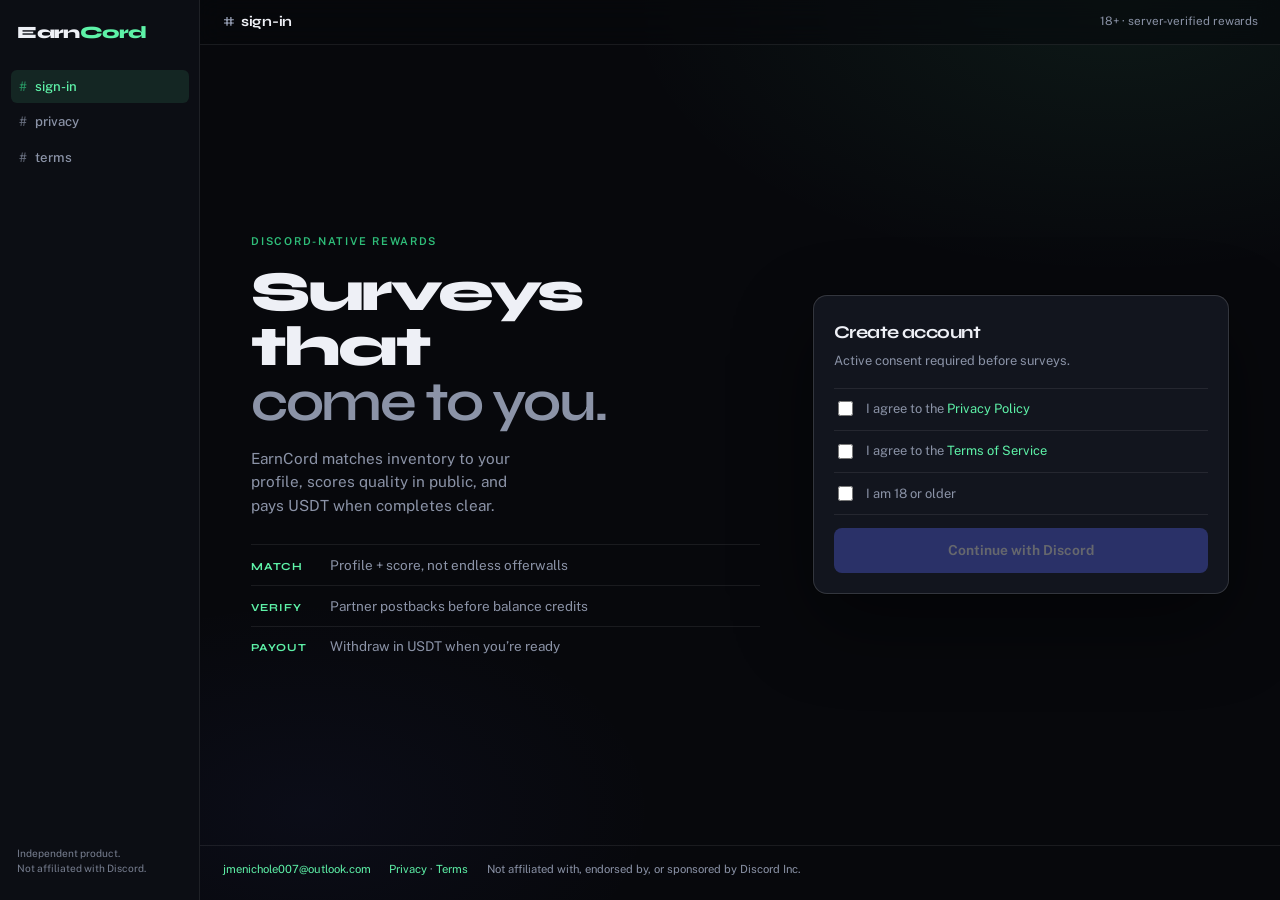
==== index.html @ 91b18f72 "Elevate site: wordmark brand, split pitch/auth layout, drop beginner chrome. Co-authored-by: Cursor " ====
<!DOCTYPE html>
<html lang="en">
<head>
  <meta charset="utf-8" />
  <meta name="viewport" content="width=device-width, initial-scale=1" />
  <title>EarnCord — Discord survey rewards</title>
  <meta name="description" content="EarnCord matches Discord members to paid surveys and pays out in USDT." />
  <link rel="icon" type="image/png" href="earncord-logo.png" />
  <link rel="stylesheet" href="styles.css" />
</head>
<body>
  <div class="app-shell">
    <aside class="rail" aria-label="EarnCord">
      <a class="rail-brand" href="index.html">
        <span class="full">Earn<em>Cord</em></span>
        <span class="short">E<em>C</em></span>
      </a>
      <nav class="rail-nav">
        <a href="#login" aria-current="page"><span class="hash">#</span><span class="label">sign-in</span></a>
        <a href="privacy.html"><span class="hash">#</span><span class="label">privacy</span></a>
        <a href="terms.html"><span class="hash">#</span><span class="label">terms</span></a>
      </nav>
      <p class="rail-footer">Independent product.<br />Not affiliated with Discord.</p>
    </aside>

    <div class="workspace">
      <header class="topbar">
        <div class="topbar-title"><span class="hash">#</span> sign-in</div>
        <div class="topbar-meta">18+ · server-verified rewards</div>
      </header>

      <main class="stage">
        <section class="pitch">
          <p class="kicker">Discord-native rewards</p>
          <h1>
            Surveys that
            <span>come to you.</span>
          </h1>
          <p class="lede">
            EarnCord matches inventory to your profile, scores quality in public, and pays USDT when completes clear.
          </p>
          <ul class="pitch-points">
            <li><strong>Match</strong><span>Profile + score, not endless offerwalls</span></li>
            <li><strong>Verify</strong><span>Partner postbacks before balance credits</span></li>
            <li><strong>Payout</strong><span>Withdraw in USDT when you’re ready</span></li>
          </ul>
        </section>

        <section id="login" class="auth-panel" aria-label="Sign in">
          <div id="login-authed" class="login-authed" hidden>
            <img id="authed-avatar" class="account-avatar" width="48" height="48" alt="" />
            <div>
              <p class="login-hello">Signed in as <strong id="authed-name">Member</strong></p>
              <p class="support"><a href="account.html">Open account</a></p>
            </div>
          </div>

          <form id="login-form">
            <div id="login-gate">
              <h2>Create account</h2>
              <p class="login-lead">Active consent required before surveys.</p>

              <label class="check">
                <input type="checkbox" id="accept-privacy" name="privacy" value="1" />
                <span>I agree to the <a href="privacy.html" target="_blank" rel="noopener">Privacy Policy</a></span>
              </label>
              <label class="check">
                <input type="checkbox" id="accept-terms" name="terms" value="1" />
                <span>I agree to the <a href="terms.html" target="_blank" rel="noopener">Terms of Service</a></span>
              </label>
              <label class="check">
                <input type="checkbox" id="accept-age" name="age" value="1" />
                <span>I am 18 or older</span>
              </label>

              <button type="submit" id="discord-login" class="btn btn-connect" disabled>
                Continue with Discord
              </button>
              <p id="login-error" class="login-error" hidden></p>
            </div>
          </form>
        </section>
      </main>

      <footer class="site-footer">
        <p><a href="mailto:jmenichole007@outlook.com">jmenichole007@outlook.com</a></p>
        <p><a href="privacy.html">Privacy</a> · <a href="terms.html">Terms</a></p>
        <p>Not affiliated with, endorsed by, or sponsored by Discord Inc.</p>
      </footer>
    </div>
  </div>

  <script src="config.js"></script>
  <script src="auth.js"></script>
</body>
</html>
---- styles.css ----
@import url("https://fonts.googleapis.com/css2?family=Public+Sans:ital,wght@0,400;0,500;0,600;0,700;1,400&family=Syne:wght@600;700;800&display=swap");

:root {
  --ink: #07080c;
  --rail: #0c0e14;
  --surface: #12151e;
  --surface-2: #181c28;
  --text: #eef0f6;
  --muted: #8b93a7;
  --line: rgba(255, 255, 255, 0.08);
  --line-strong: rgba(255, 255, 255, 0.14);
  --mint: #5ef2a8;
  --mint-dim: #2fbf7a;
  --connect: #5865f2;
  --danger: #ff7b86;
  --font-display: "Syne", sans-serif;
  --font-body: "Public Sans", sans-serif;
  --ease: cubic-bezier(0.22, 1, 0.36, 1);
}

* {
  box-sizing: border-box;
}

[hidden] {
  display: none !important;
}

html,
body {
  margin: 0;
  min-height: 100%;
  background: var(--ink);
  color: var(--text);
  font-family: var(--font-body);
  font-size: 15px;
  line-height: 1.5;
  -webkit-font-smoothing: antialiased;
}

body::before {
  content: "";
  position: fixed;
  inset: 0;
  pointer-events: none;
  opacity: 0.35;
  z-index: 0;
  background-image: url("data:image/svg+xml,%3Csvg viewBox='0 0 256 256' xmlns='http://www.w3.org/2000/svg'%3E%3Cfilter id='n'%3E%3CfeTurbulence type='fractalNoise' baseFrequency='0.85' numOctaves='4' stitchTiles='stitch'/%3E%3C/filter%3E%3Crect width='100%25' height='100%25' filter='url(%23n)'/%3E%3C/svg%3E");
  mix-blend-mode: overlay;
}

a {
  color: var(--mint);
  text-decoration: none;
}

a:hover {
  color: #9affc9;
}

.app-shell {
  position: relative;
  z-index: 1;
  min-height: 100vh;
  display: grid;
  grid-template-columns: 56px minmax(0, 1fr);
}

@media (min-width: 900px) {
  .app-shell {
    grid-template-columns: 200px minmax(0, 1fr);
  }
}

.rail {
  background: var(--rail);
  border-right: 1px solid var(--line);
  display: flex;
  flex-direction: column;
  padding: 1rem 0.7rem;
  gap: 1.25rem;
}

.rail-brand {
  display: flex;
  align-items: baseline;
  gap: 0.15rem;
  padding: 0.35rem 0.45rem;
  color: var(--text);
  text-decoration: none;
  font-family: var(--font-display);
  font-weight: 800;
  font-size: 1.15rem;
  letter-spacing: -0.04em;
}

.rail-brand:hover {
  color: var(--text);
}

.rail-brand em {
  font-style: normal;
  color: var(--mint);
}

.rail-brand .short {
  display: none;
}

@media (max-width: 899px) {
  .rail-brand {
    justify-content: center;
    font-size: 1rem;
  }

  .rail-brand .full {
    display: none;
  }

  .rail-brand .short {
    display: inline;
  }

  .rail-nav span.label,
  .rail-footer {
    display: none;
  }
}

.rail-nav {
  display: flex;
  flex-direction: column;
  gap: 0.15rem;
  flex: 1;
}

.rail-nav a {
  display: flex;
  align-items: center;
  gap: 0.55rem;
  padding: 0.45rem 0.55rem;
  border-radius: 6px;
  color: var(--muted);
  font-size: 0.88rem;
  font-weight: 500;
  text-decoration: none;
  transition: background 160ms var(--ease), color 160ms var(--ease);
}

.rail-nav a:hover {
  background: rgba(255, 255, 255, 0.04);
  color: var(--text);
}

.rail-nav a[aria-current="page"] {
  background: rgba(94, 242, 168, 0.1);
  color: var(--mint);
}

.rail-nav .hash {
  color: var(--muted);
  font-weight: 600;
  opacity: 0.7;
}

.rail-nav a[aria-current="page"] .hash {
  color: var(--mint-dim);
}

.rail-footer {
  font-size: 0.68rem;
  line-height: 1.4;
  color: var(--muted);
  padding: 0 0.45rem;
  opacity: 0.85;
}

.workspace {
  display: flex;
  flex-direction: column;
  min-width: 0;
  background:
    radial-gradient(900px 500px at 85% 0%, rgba(94, 242, 168, 0.07), transparent 55%),
    radial-gradient(700px 420px at 10% 90%, rgba(88, 101, 242, 0.05), transparent 50%),
    var(--ink);
}

.topbar {
  display: flex;
  align-items: center;
  justify-content: space-between;
  padding: 0.75rem 1.5rem;
  border-bottom: 1px solid var(--line);
  background: rgba(7, 8, 12, 0.55);
  backdrop-filter: blur(12px);
}

.topbar-title {
  display: flex;
  align-items: baseline;
  gap: 0.45rem;
  font-family: var(--font-display);
  font-weight: 700;
  font-size: 0.95rem;
  letter-spacing: -0.02em;
}

.topbar-title .hash {
  color: var(--muted);
  font-weight: 600;
}

.topbar-meta {
  color: var(--muted);
  font-size: 0.78rem;
}

.stage {
  flex: 1;
  display: grid;
  align-items: center;
  gap: 2.5rem;
  padding: clamp(2rem, 5vw, 4rem) clamp(1.25rem, 4vw, 3.5rem);
}

@media (min-width: 900px) {
  .stage {
    grid-template-columns: 1.1fr 0.9fr;
    gap: 3.5rem;
    max-width: 1100px;
  }
}

.pitch {
  max-width: 34rem;
  animation: rise 700ms var(--ease) both;
}

.pitch .kicker {
  margin: 0 0 1rem;
  font-size: 0.72rem;
  font-weight: 600;
  letter-spacing: 0.16em;
  text-transform: uppercase;
  color: var(--mint-dim);
}

.pitch h1 {
  margin: 0;
  font-family: var(--font-display);
  font-weight: 800;
  font-size: clamp(2.4rem, 5.5vw, 3.75rem);
  line-height: 0.98;
  letter-spacing: -0.045em;
}

.pitch h1 span {
  display: block;
  color: var(--muted);
  font-weight: 650;
}

.pitch .lede {
  margin: 1.15rem 0 0;
  color: var(--muted);
  font-size: 1.02rem;
  max-width: 32ch;
  line-height: 1.55;
}

.pitch-points {
  list-style: none;
  margin: 1.75rem 0 0;
  padding: 0;
  display: grid;
  gap: 0.65rem;
}

.pitch-points li {
  display: grid;
  grid-template-columns: 4.5rem 1fr;
  gap: 0.75rem;
  align-items: baseline;
  padding-top: 0.65rem;
  border-top: 1px solid var(--line);
  font-size: 0.9rem;
}

.pitch-points strong {
  font-family: var(--font-display);
  font-size: 0.72rem;
  letter-spacing: 0.08em;
  text-transform: uppercase;
  color: var(--mint);
  font-weight: 700;
}

.pitch-points span {
  color: var(--muted);
}

.auth-panel {
  background: var(--surface);
  border: 1px solid var(--line-strong);
  border-radius: 14px;
  padding: 1.5rem 1.35rem 1.35rem;
  box-shadow:
    0 0 0 1px rgba(0, 0, 0, 0.4),
    0 30px 80px rgba(0, 0, 0, 0.45);
  animation: rise 700ms var(--ease) 80ms both;
}

.auth-panel h2 {
  margin: 0;
  font-family: var(--font-display);
  font-size: 1.2rem;
  font-weight: 700;
  letter-spacing: -0.03em;
}

.auth-panel .login-lead {
  margin: 0.35rem 0 1.15rem;
  color: var(--muted);
  font-size: 0.86rem;
}

.check {
  display: flex;
  gap: 0.7rem;
  align-items: flex-start;
  margin: 0;
  padding: 0.7rem 0;
  border-top: 1px solid var(--line);
  color: var(--muted);
  font-size: 0.86rem;
  cursor: pointer;
}

.check:last-of-type {
  border-bottom: 1px solid var(--line);
  margin-bottom: 0.85rem;
}

.check input {
  margin-top: 0.15rem;
  width: 1rem;
  height: 1rem;
  accent-color: var(--mint);
  flex-shrink: 0;
}

.check:has(input:checked) {
  color: var(--text);
}

.btn {
  display: inline-flex;
  align-items: center;
  justify-content: center;
  gap: 0.5rem;
  border: 0;
  border-radius: 8px;
  padding: 0.8rem 1rem;
  font: inherit;
  font-weight: 650;
  font-size: 0.92rem;
  cursor: pointer;
  width: 100%;
  transition: transform 160ms var(--ease), filter 160ms var(--ease), opacity 160ms;
}

.btn:disabled {
  opacity: 0.35;
  cursor: not-allowed;
}

.btn-connect {
  background: var(--connect);
  color: #fff;
}

.btn-connect:hover:not(:disabled) {
  filter: brightness(1.08);
  transform: translateY(-1px);
}

.btn-ghost {
  background: transparent;
  color: var(--muted);
  border: 1px solid var(--line-strong);
  width: auto;
  padding: 0.5rem 0.85rem;
}

.btn-ghost:hover {
  color: var(--text);
}

.login-error {
  margin: 0.7rem 0 0;
  color: var(--danger);
  font-size: 0.84rem;
}

.login-authed {
  display: flex;
  gap: 0.85rem;
  align-items: center;
  padding: 0.25rem 0 0.5rem;
}

.login-hello {
  margin: 0;
  font-weight: 600;
}

.login-hello + .support {
  margin: 0.2rem 0 0;
  font-size: 0.86rem;
}

.account-avatar {
  border-radius: 50%;
  background: var(--surface-2);
  border: 1px solid var(--line-strong);
}

.site-footer {
  padding: 1rem 1.5rem 1.5rem;
  border-top: 1px solid var(--line);
  color: var(--muted);
  font-size: 0.75rem;
  display: flex;
  flex-wrap: wrap;
  gap: 0.5rem 1.25rem;
  align-items: baseline;
}

.site-footer p {
  margin: 0;
}

.page-wrap {
  width: min(720px, calc(100% - 2.5rem));
  margin: 0 auto;
  padding: 2.25rem 0 3rem;
  animation: rise 600ms var(--ease) both;
}

.legal h1,
.account-main h1 {
  margin: 0 0 0.4rem;
  font-family: var(--font-display);
  font-size: clamp(1.8rem, 4vw, 2.4rem);
  font-weight: 800;
  letter-spacing: -0.04em;
}

.legal .meta,
.account-status {
  color: var(--muted);
  margin: 0 0 1.75rem;
  font-size: 0.9rem;
}

.legal h2 {
  margin: 1.75rem 0 0.4rem;
  font-family: var(--font-display);
  font-size: 1rem;
  letter-spacing: -0.02em;
}

.legal p,
.legal ul {
  color: var(--muted);
}

.account-card {
  display: grid;
  grid-template-columns: auto 1fr auto;
  gap: 1rem 1.15rem;
  align-items: center;
  background: var(--surface);
  border: 1px solid var(--line-strong);
  border-radius: 14px;
  padding: 1.35rem;
}

.account-name {
  margin: 0;
  font-family: var(--font-display);
  font-size: 1.15rem;
  font-weight: 700;
}

.account-meta {
  margin: 0.15rem 0 0;
  color: var(--muted);
  font-size: 0.88rem;
}

.account-note {
  grid-column: 1 / -1;
  margin: 0;
  color: var(--muted);
  font-size: 0.86rem;
  border-top: 1px solid var(--line);
  padding-top: 0.9rem;
}

@media (max-width: 560px) {
  .account-card {
    grid-template-columns: auto 1fr;
  }

  .account-card .btn-ghost {
    grid-column: 1 / -1;
  }

  .pitch-points li {
    grid-template-columns: 1fr;
    gap: 0.2rem;
  }
}

@keyframes rise {
  from {
    opacity: 0;
    transform: translateY(12px);
  }
  to {
    opacity: 1;
    transform: none;
  }
}

.site-header {
  display: none;
}

.eyebrow {
  margin: 0 0 0.5rem;
  color: var(--mint);
  text-transform: uppercase;
  letter-spacing: 0.12em;
  font-size: 0.72rem;
  font-weight: 700;
}
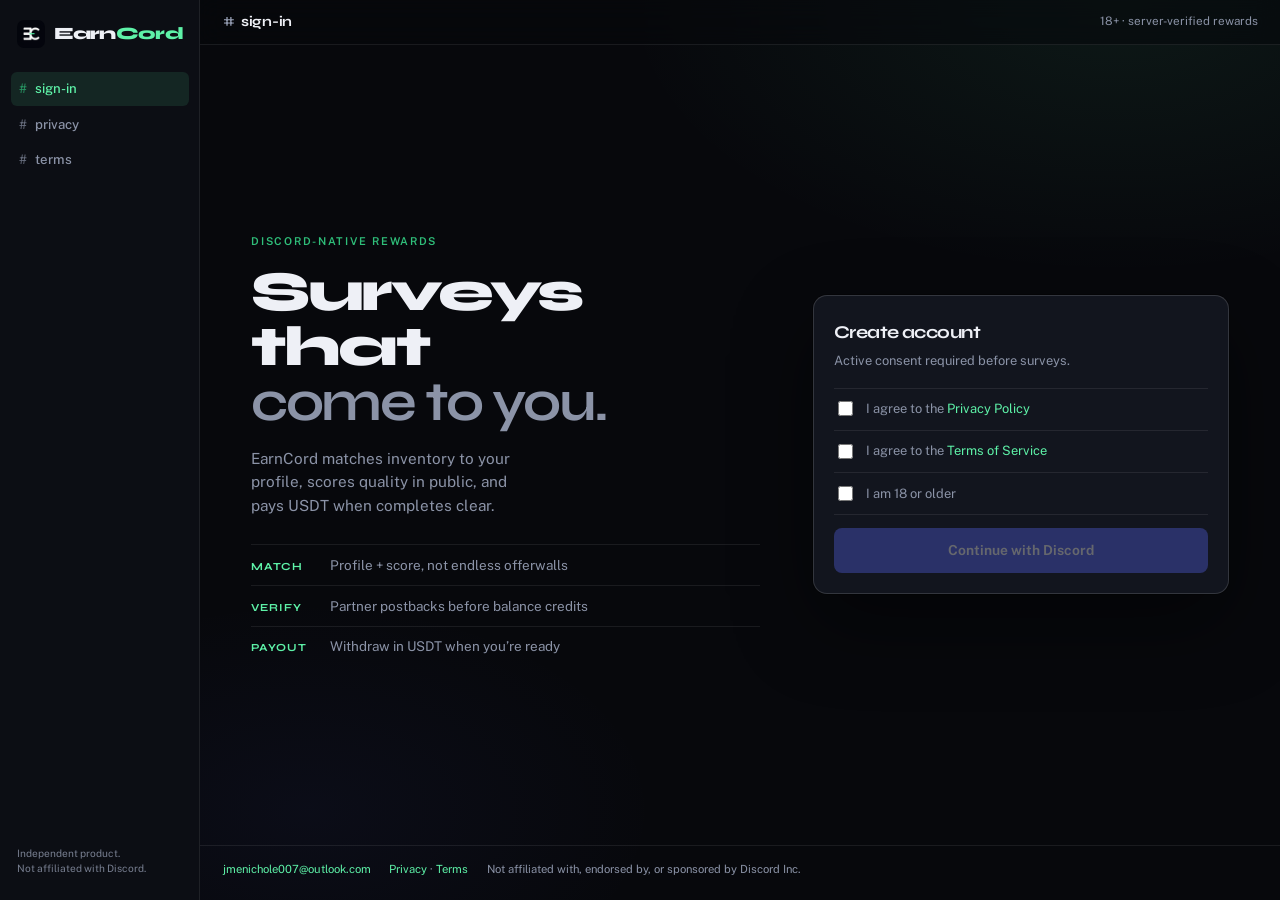
==== commit cf1bb3e4: "Add new EC monogram mark for site favicon and Discord app icon. Co-authored-by: Cursor <cursoragent@" ====
--- a/index.html
+++ b/index.html
@@ -5,13 +5,15 @@
   <meta name="viewport" content="width=device-width, initial-scale=1" />
   <title>EarnCord — Discord survey rewards</title>
   <meta name="description" content="EarnCord matches Discord members to paid surveys and pays out in USDT." />
-  <link rel="icon" type="image/png" href="earncord-logo.png" />
+  <link rel="icon" type="image/png" href="earncord-mark.png" />
+  <link rel="apple-touch-icon" href="earncord-mark-1024.png" />
   <link rel="stylesheet" href="styles.css" />
 </head>
 <body>
   <div class="app-shell">
     <aside class="rail" aria-label="EarnCord">
       <a class="rail-brand" href="index.html">
+        <img class="rail-mark" src="earncord-mark.png" width="28" height="28" alt="" />
         <span class="full">Earn<em>Cord</em></span>
         <span class="short">E<em>C</em></span>
       </a>
--- a/styles.css
+++ b/styles.css
@@ -83,8 +83,8 @@
 
 .rail-brand {
   display: flex;
-  align-items: baseline;
-  gap: 0.15rem;
+  align-items: center;
+  gap: 0.55rem;
   padding: 0.35rem 0.45rem;
   color: var(--text);
   text-decoration: none;
@@ -92,6 +92,14 @@
   font-weight: 800;
   font-size: 1.15rem;
   letter-spacing: -0.04em;
+}
+
+.rail-mark {
+  width: 28px;
+  height: 28px;
+  border-radius: 7px;
+  flex-shrink: 0;
+  display: block;
 }
 
 .rail-brand:hover {
@@ -113,7 +121,8 @@
     font-size: 1rem;
   }
 
-  .rail-brand .full {
+  .rail-brand .full,
+  .rail-mark {
     display: none;
   }
 
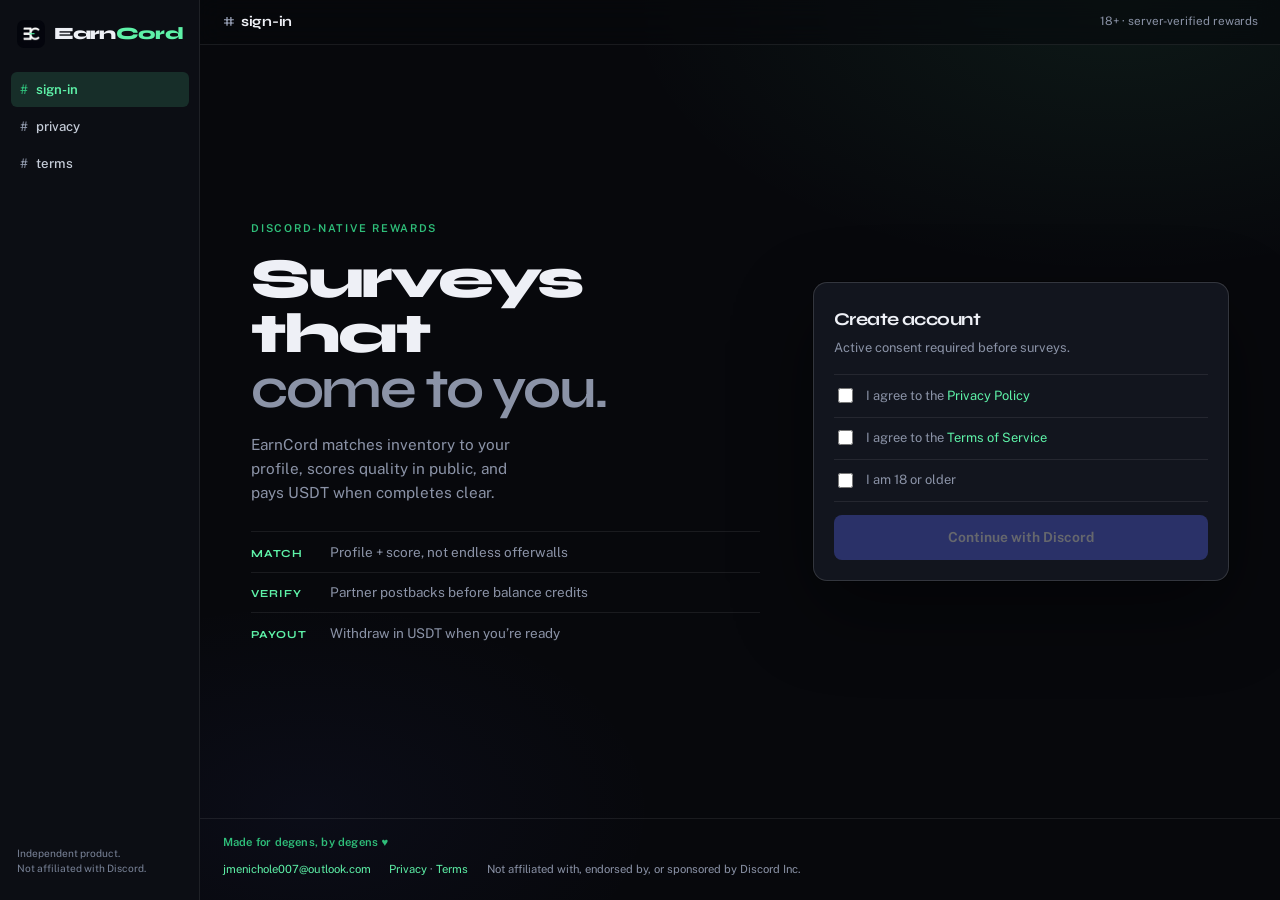
==== commit d93a8d50: "Add portfolio footer tagline for degens. Co-authored-by: Cursor <cursoragent@cursor.com>" ====
--- a/index.html
+++ b/index.html
@@ -85,6 +85,7 @@
       </main>
 
       <footer class="site-footer">
+        <p class="footer-degen"><a href="https://github.com/jmenichole/Portfolio" target="_blank" rel="noopener">Made for degens, by degens ♥</a></p>
         <p><a href="mailto:jmenichole007@outlook.com">jmenichole007@outlook.com</a></p>
         <p><a href="privacy.html">Privacy</a> · <a href="terms.html">Terms</a></p>
         <p>Not affiliated with, endorsed by, or sponsored by Discord Inc.</p>
--- a/styles.css
+++ b/styles.css
@@ -134,6 +134,16 @@
   .rail-footer {
     display: none;
   }
+
+  .rail-nav a {
+    justify-content: center;
+    padding: 0.55rem;
+  }
+
+  .rail-nav .hash {
+    color: #c5ccd8;
+    font-size: 0.95rem;
+  }
 }
 
 .rail-nav {
@@ -147,9 +157,9 @@
   display: flex;
   align-items: center;
   gap: 0.55rem;
-  padding: 0.45rem 0.55rem;
+  padding: 0.5rem 0.6rem;
   border-radius: 6px;
-  color: var(--muted);
+  color: #c5ccd8;
   font-size: 0.88rem;
   font-weight: 500;
   text-decoration: none;
@@ -157,31 +167,38 @@
 }
 
 .rail-nav a:hover {
-  background: rgba(255, 255, 255, 0.04);
+  background: rgba(255, 255, 255, 0.07);
   color: var(--text);
 }
 
 .rail-nav a[aria-current="page"] {
-  background: rgba(94, 242, 168, 0.1);
+  background: rgba(94, 242, 168, 0.14);
   color: var(--mint);
+  font-weight: 600;
 }
 
 .rail-nav .hash {
-  color: var(--muted);
+  color: #8f98ab;
   font-weight: 600;
-  opacity: 0.7;
+}
+
+.rail-nav a:hover .hash {
+  color: #a8b0c0;
 }
 
 .rail-nav a[aria-current="page"] .hash {
   color: var(--mint-dim);
+}
+
+.rail-nav .label {
+  color: inherit;
 }
 
 .rail-footer {
   font-size: 0.68rem;
   line-height: 1.4;
-  color: var(--muted);
+  color: #7a8499;
   padding: 0 0.45rem;
-  opacity: 0.85;
 }
 
 .workspace {
@@ -449,6 +466,23 @@
   margin: 0;
 }
 
+.footer-degen {
+  width: 100%;
+  margin-bottom: 0.15rem !important;
+}
+
+.footer-degen a {
+  color: var(--mint-dim);
+  font-weight: 600;
+  letter-spacing: 0.02em;
+  text-decoration: none;
+}
+
+.footer-degen a:hover {
+  color: var(--mint);
+  text-decoration: underline;
+}
+
 .page-wrap {
   width: min(720px, calc(100% - 2.5rem));
   margin: 0 auto;
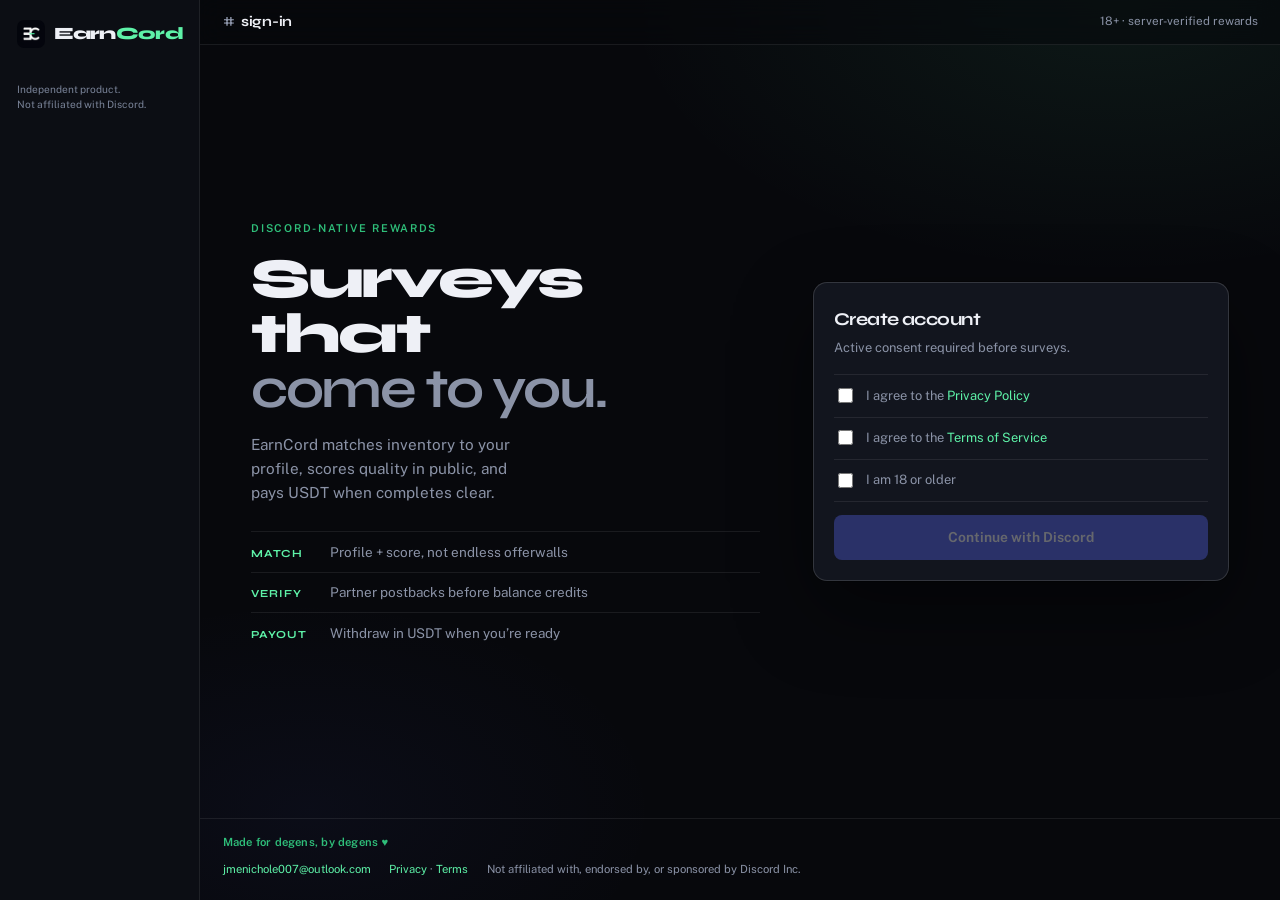
==== commit e5979f19: "Simplify rail nav: drop legal tabs, logo links home or account. Co-authored-by: Cursor <cursoragent@" ====
--- a/index.html
+++ b/index.html
@@ -12,16 +12,11 @@
 <body>
   <div class="app-shell">
     <aside class="rail" aria-label="EarnCord">
-      <a class="rail-brand" href="index.html">
+      <a class="rail-brand" href="index.html" aria-label="EarnCord home">
         <img class="rail-mark" src="earncord-mark.png" width="28" height="28" alt="" />
         <span class="full">Earn<em>Cord</em></span>
         <span class="short">E<em>C</em></span>
       </a>
-      <nav class="rail-nav">
-        <a href="#login" aria-current="page"><span class="hash">#</span><span class="label">sign-in</span></a>
-        <a href="privacy.html"><span class="hash">#</span><span class="label">privacy</span></a>
-        <a href="terms.html"><span class="hash">#</span><span class="label">terms</span></a>
-      </nav>
       <p class="rail-footer">Independent product.<br />Not affiliated with Discord.</p>
     </aside>
 
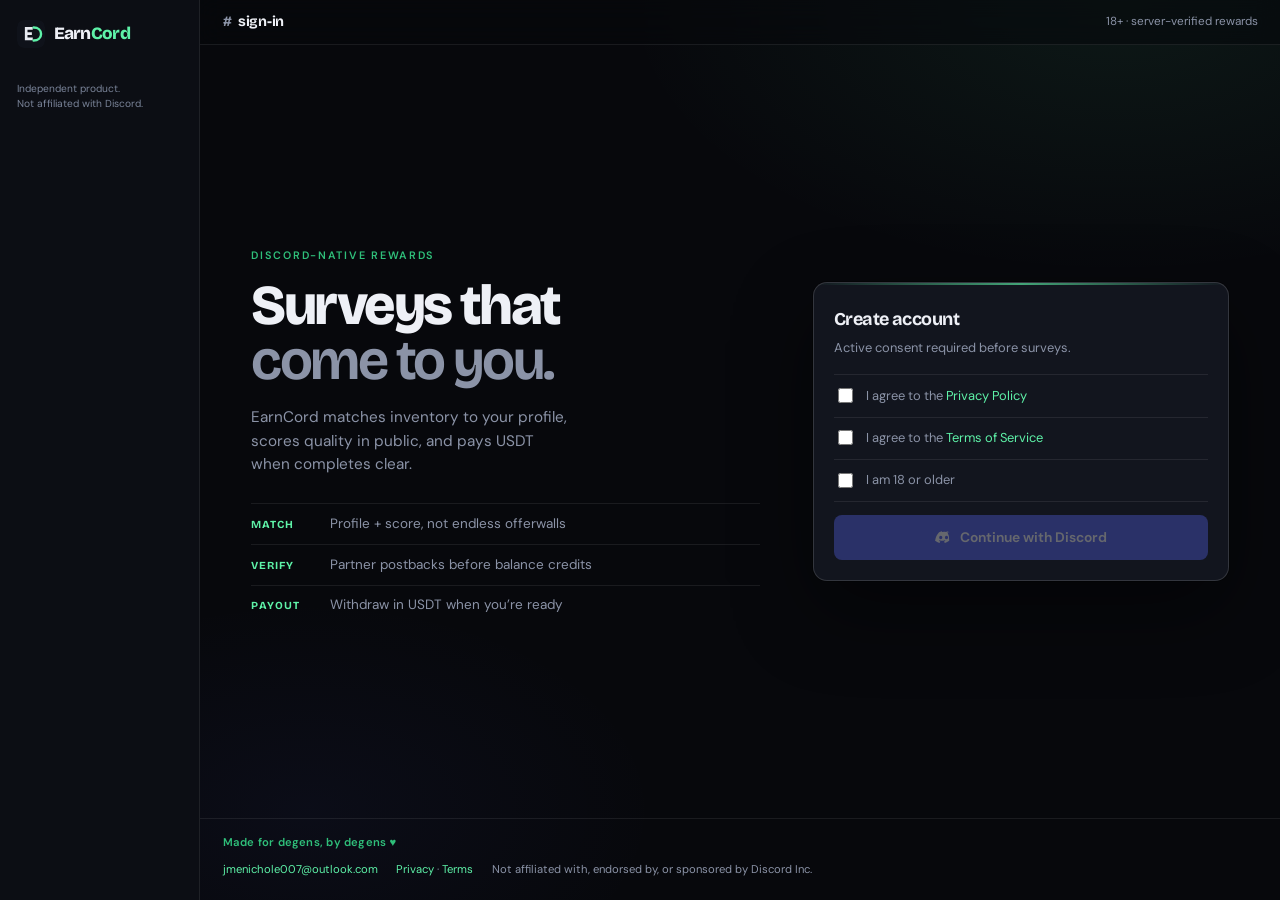
==== commit 6381442b: "Polish visuals: SVG EC mark, grid texture, typography, motion. Co-authored-by: Cursor <cursoragent@c" ====
--- a/index.html
+++ b/index.html
@@ -5,7 +5,7 @@
   <meta name="viewport" content="width=device-width, initial-scale=1" />
   <title>EarnCord — Discord survey rewards</title>
   <meta name="description" content="EarnCord matches Discord members to paid surveys and pays out in USDT." />
-  <link rel="icon" type="image/png" href="earncord-mark.png" />
+  <link rel="icon" href="mark.svg" type="image/svg+xml" />
   <link rel="apple-touch-icon" href="earncord-mark-1024.png" />
   <link rel="stylesheet" href="styles.css" />
 </head>
@@ -13,7 +13,11 @@
   <div class="app-shell">
     <aside class="rail" aria-label="EarnCord">
       <a class="rail-brand" href="index.html" aria-label="EarnCord home">
-        <img class="rail-mark" src="earncord-mark.png" width="28" height="28" alt="" />
+        <svg class="rail-mark" viewBox="0 0 32 32" aria-hidden="true">
+          <rect width="32" height="32" rx="8" fill="#0f121a"/>
+          <path fill="#e8ebf2" d="M9 8h9v3h-6v3h5v3h-5v3h6v3H9z"/>
+          <path fill="none" stroke="#5ef2a8" stroke-width="2.75" stroke-linecap="round" d="M19 8.5c5.2 0 8.5 3.2 8.5 7.5S24.2 23.5 19 23.5"/>
+        </svg>
         <span class="full">Earn<em>Cord</em></span>
         <span class="short">E<em>C</em></span>
       </a>
@@ -71,6 +75,7 @@
               </label>
 
               <button type="submit" id="discord-login" class="btn btn-connect" disabled>
+                <svg class="btn-icon" viewBox="0 0 24 24" aria-hidden="true"><path fill="currentColor" d="M20.32 4.37A19.8 19.8 0 0 0 16.54 3c-.2.36-.43.85-.59 1.23a18.27 18.27 0 0 0-5.9 0C9.88 3.85 9.65 3.36 9.45 3a19.73 19.73 0 0 0-3.78 1.37A19.9 19.9 0 0 0 .12 16.44a19.94 19.94 0 0 0 6.08 3.08c.49-.67.93-1.38 1.31-2.12-.72-.27-1.41-.6-2.07-.99a8.2 8.2 0 0 0 1.15-.89c2.2 1.03 4.59 1.03 6.76 0 .38.35.75.68 1.15.89-.66.39-1.35.72-2.07.99.38.74.82 1.45 1.31 2.12a19.94 19.94 0 0 0 6.08-3.08 19.8 19.8 0 0 0-2.55-12.07ZM8.02 14.33c-1.18 0-2.16-1.08-2.16-2.41s.95-2.41 2.16-2.41 2.18 1.08 2.16 2.41-.95 2.41-2.16 2.41Zm7.96 0c-1.18 0-2.16-1.08-2.16-2.41s.95-2.41 2.16-2.41 2.18 1.08 2.16 2.41-.98 2.41-2.16 2.41Z"/></svg>
                 Continue with Discord
               </button>
               <p id="login-error" class="login-error" hidden></p>
--- a/styles.css
+++ b/styles.css
@@ -1,4 +1,4 @@
-@import url("https://fonts.googleapis.com/css2?family=Public+Sans:ital,wght@0,400;0,500;0,600;0,700;1,400&family=Syne:wght@600;700;800&display=swap");
+@import url("https://fonts.googleapis.com/css2?family=Bricolage+Grotesque:opsz,wght@12..96,600;12..96,700;12..96,800&family=DM+Sans:ital,opsz,wght@0,9..40,400;0,9..40,500;0,9..40,600;1,9..40,400&display=swap");
 
 :root {
   --ink: #07080c;
@@ -13,8 +13,8 @@
   --mint-dim: #2fbf7a;
   --connect: #5865f2;
   --danger: #ff7b86;
-  --font-display: "Syne", sans-serif;
-  --font-body: "Public Sans", sans-serif;
+  --font-display: "Bricolage Grotesque", sans-serif;
+  --font-body: "DM Sans", sans-serif;
   --ease: cubic-bezier(0.22, 1, 0.36, 1);
 }
 
@@ -36,6 +36,20 @@
   font-size: 15px;
   line-height: 1.5;
   -webkit-font-smoothing: antialiased;
+}
+
+body::after {
+  content: "";
+  position: fixed;
+  inset: 0;
+  pointer-events: none;
+  z-index: 0;
+  opacity: 0.45;
+  background-image:
+    linear-gradient(rgba(255, 255, 255, 0.025) 1px, transparent 1px),
+    linear-gradient(90deg, rgba(255, 255, 255, 0.025) 1px, transparent 1px);
+  background-size: 48px 48px;
+  mask-image: radial-gradient(ellipse 80% 70% at 50% 40%, #000 20%, transparent 75%);
 }
 
 body::before {
@@ -100,6 +114,12 @@
   border-radius: 7px;
   flex-shrink: 0;
   display: block;
+  transition: transform 200ms var(--ease), filter 200ms var(--ease);
+}
+
+.rail-brand:hover .rail-mark {
+  transform: scale(1.04);
+  filter: drop-shadow(0 0 8px rgba(94, 242, 168, 0.35));
 }
 
 .rail-brand:hover {
@@ -119,15 +139,18 @@
   .rail-brand {
     justify-content: center;
     font-size: 1rem;
+    padding: 0.25rem;
   }
 
   .rail-brand .full,
+  .rail-brand .short {
+    display: none;
+  }
+
   .rail-mark {
-    display: none;
-  }
-
-  .rail-brand .short {
-    display: inline;
+    display: block;
+    width: 32px;
+    height: 32px;
   }
 
   .rail-nav span.label,
@@ -310,7 +333,12 @@
   padding-top: 0.65rem;
   border-top: 1px solid var(--line);
   font-size: 0.9rem;
-}
+  animation: rise 600ms var(--ease) both;
+}
+
+.pitch-points li:nth-child(1) { animation-delay: 120ms; }
+.pitch-points li:nth-child(2) { animation-delay: 200ms; }
+.pitch-points li:nth-child(3) { animation-delay: 280ms; }
 
 .pitch-points strong {
   font-family: var(--font-display);
@@ -326,6 +354,7 @@
 }
 
 .auth-panel {
+  position: relative;
   background: var(--surface);
   border: 1px solid var(--line-strong);
   border-radius: 14px;
@@ -334,6 +363,18 @@
     0 0 0 1px rgba(0, 0, 0, 0.4),
     0 30px 80px rgba(0, 0, 0, 0.45);
   animation: rise 700ms var(--ease) 80ms both;
+  overflow: hidden;
+}
+
+.auth-panel::before {
+  content: "";
+  position: absolute;
+  top: 0;
+  left: 0;
+  right: 0;
+  height: 2px;
+  background: linear-gradient(90deg, transparent, var(--mint), transparent);
+  opacity: 0.65;
 }
 
 .auth-panel h2 {
@@ -408,6 +449,13 @@
 .btn-connect:hover:not(:disabled) {
   filter: brightness(1.08);
   transform: translateY(-1px);
+  box-shadow: 0 8px 24px rgba(88, 101, 242, 0.35);
+}
+
+.btn-icon {
+  width: 1.15rem;
+  height: 1.15rem;
+  flex-shrink: 0;
 }
 
 .btn-ghost {
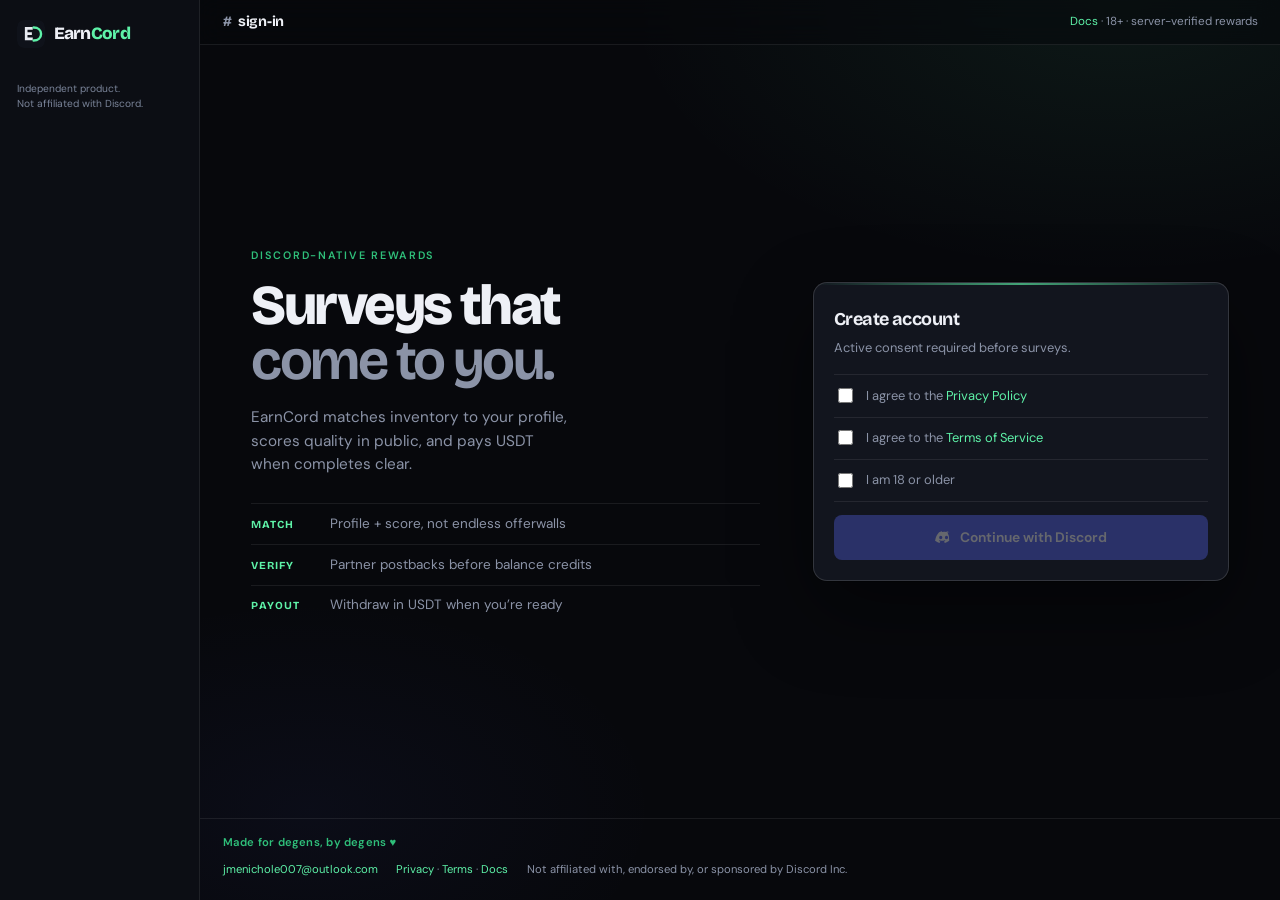
==== commit fea0a368: "Add public docs pages for product, scoring, and publishers. Give members and TR reviewers a clear Pa" ====
--- a/index.html
+++ b/index.html
@@ -27,7 +27,7 @@
     <div class="workspace">
       <header class="topbar">
         <div class="topbar-title"><span class="hash">#</span> sign-in</div>
-        <div class="topbar-meta">18+ · server-verified rewards</div>
+        <div class="topbar-meta"><a href="docs/">Docs</a> · 18+ · server-verified rewards</div>
       </header>
 
       <main class="stage">
@@ -87,7 +87,7 @@
       <footer class="site-footer">
         <p class="footer-degen"><a href="https://github.com/jmenichole/Portfolio" target="_blank" rel="noopener">Made for degens, by degens ♥</a></p>
         <p><a href="mailto:jmenichole007@outlook.com">jmenichole007@outlook.com</a></p>
-        <p><a href="privacy.html">Privacy</a> · <a href="terms.html">Terms</a></p>
+        <p><a href="privacy.html">Privacy</a> · <a href="terms.html">Terms</a> · <a href="docs/">Docs</a></p>
         <p>Not affiliated with, endorsed by, or sponsored by Discord Inc.</p>
       </footer>
     </div>
--- a/styles.css
+++ b/styles.css
@@ -599,6 +599,33 @@
   padding-top: 0.9rem;
 }
 
+.register-status {
+  grid-column: 1 / -1;
+  margin: 0;
+  font-size: 0.9rem;
+  line-height: 1.45;
+  padding: 0.75rem 0.9rem;
+  border-radius: 10px;
+  border: 1px solid var(--line);
+  background: rgba(255, 255, 255, 0.03);
+}
+
+.register-status.is-success {
+  color: #5ef2a8;
+  border-color: rgba(94, 242, 168, 0.35);
+  background: rgba(94, 242, 168, 0.08);
+}
+
+.register-status.is-error {
+  color: #ff8f8f;
+  border-color: rgba(255, 143, 143, 0.35);
+  background: rgba(255, 143, 143, 0.08);
+}
+
+.register-status.is-skipped {
+  color: var(--muted);
+}
+
 @media (max-width: 560px) {
   .account-card {
     grid-template-columns: auto 1fr;
@@ -637,3 +664,217 @@
   font-size: 0.72rem;
   font-weight: 700;
 }
+
+/* Docs prose */
+.docs-toc {
+  display: flex;
+  flex-wrap: wrap;
+  gap: 0.35rem 0.85rem;
+  padding: 0.65rem 1.5rem;
+  border-bottom: 1px solid var(--line);
+  background: rgba(7, 8, 12, 0.35);
+}
+
+.docs-toc a {
+  color: var(--muted);
+  font-size: 0.82rem;
+  font-weight: 500;
+  text-decoration: none;
+}
+
+.docs-toc a:hover {
+  color: var(--text);
+}
+
+.docs-toc a[aria-current="page"] {
+  color: var(--mint);
+  font-weight: 600;
+}
+
+.docs-main {
+  max-width: 40rem;
+}
+
+.docs-main h1 {
+  margin: 0 0 0.5rem;
+  font-family: var(--font-display);
+  font-size: clamp(1.8rem, 4vw, 2.4rem);
+  font-weight: 800;
+  letter-spacing: -0.04em;
+}
+
+.docs-kicker {
+  margin: 0 0 0.65rem;
+  font-size: 0.72rem;
+  font-weight: 600;
+  letter-spacing: 0.16em;
+  text-transform: uppercase;
+  color: var(--mint-dim);
+}
+
+.docs-lede {
+  margin: 0 0 1.75rem;
+  color: var(--muted);
+  font-size: 1.02rem;
+  line-height: 1.55;
+}
+
+.docs-main h2 {
+  margin: 1.85rem 0 0.45rem;
+  font-family: var(--font-display);
+  font-size: 1.05rem;
+  letter-spacing: -0.02em;
+}
+
+.docs-main p,
+.docs-main li {
+  color: var(--muted);
+}
+
+.docs-main ul {
+  padding-left: 1.15rem;
+}
+
+.docs-main code {
+  font-size: 0.88em;
+  padding: 0.1em 0.35em;
+  border-radius: 4px;
+  background: rgba(255, 255, 255, 0.06);
+  color: var(--text);
+}
+
+.docs-cards {
+  display: grid;
+  gap: 0.75rem;
+  margin: 0 0 2rem;
+}
+
+@media (min-width: 640px) {
+  .docs-cards {
+    grid-template-columns: 1fr 1fr;
+  }
+}
+
+.docs-card {
+  display: flex;
+  flex-direction: column;
+  gap: 0.35rem;
+  padding: 1rem 1.1rem;
+  border: 1px solid var(--line-strong);
+  border-radius: 10px;
+  background: var(--surface);
+  color: inherit;
+  text-decoration: none;
+  transition: border-color 160ms var(--ease), transform 160ms var(--ease);
+}
+
+.docs-card:hover {
+  border-color: rgba(94, 242, 168, 0.35);
+  color: inherit;
+  transform: translateY(-1px);
+}
+
+.docs-card strong {
+  font-family: var(--font-display);
+  font-size: 1rem;
+  color: var(--text);
+}
+
+.docs-card span {
+  color: var(--muted);
+  font-size: 0.86rem;
+  line-height: 1.45;
+}
+
+.docs-steps {
+  list-style: none;
+  margin: 0 0 1.5rem;
+  padding: 0;
+  counter-reset: step;
+  display: grid;
+  gap: 0.85rem;
+}
+
+.docs-steps li {
+  counter-increment: step;
+  display: grid;
+  gap: 0.25rem;
+  padding: 0.85rem 0 0.85rem 2.75rem;
+  border-top: 1px solid var(--line);
+  position: relative;
+}
+
+.docs-steps li::before {
+  content: counter(step);
+  position: absolute;
+  left: 0;
+  top: 0.9rem;
+  width: 1.75rem;
+  height: 1.75rem;
+  border-radius: 6px;
+  display: grid;
+  place-items: center;
+  font-family: var(--font-display);
+  font-size: 0.78rem;
+  font-weight: 700;
+  color: var(--ink);
+  background: var(--mint);
+}
+
+.docs-steps strong {
+  color: var(--text);
+  font-family: var(--font-display);
+  font-size: 0.95rem;
+}
+
+.docs-table {
+  width: 100%;
+  border-collapse: collapse;
+  margin: 0.75rem 0 1.25rem;
+  font-size: 0.88rem;
+}
+
+.docs-table th,
+.docs-table td {
+  text-align: left;
+  padding: 0.55rem 0.65rem;
+  border-bottom: 1px solid var(--line);
+  color: var(--muted);
+  vertical-align: top;
+}
+
+.docs-table th {
+  color: var(--text);
+  font-family: var(--font-display);
+  font-weight: 700;
+  font-size: 0.78rem;
+  letter-spacing: 0.04em;
+  text-transform: uppercase;
+}
+
+.docs-table td:nth-child(2) {
+  white-space: nowrap;
+  color: var(--mint);
+  font-weight: 600;
+}
+
+.docs-faq section {
+  padding: 1rem 0;
+  border-top: 1px solid var(--line);
+}
+
+.docs-faq h2 {
+  margin: 0 0 0.35rem;
+  font-size: 1rem;
+}
+
+.docs-faq p {
+  margin: 0;
+}
+
+.docs-next {
+  margin: 2rem 0 0;
+  padding-top: 1rem;
+  border-top: 1px solid var(--line);
+  font-size: 0.92rem;
+}
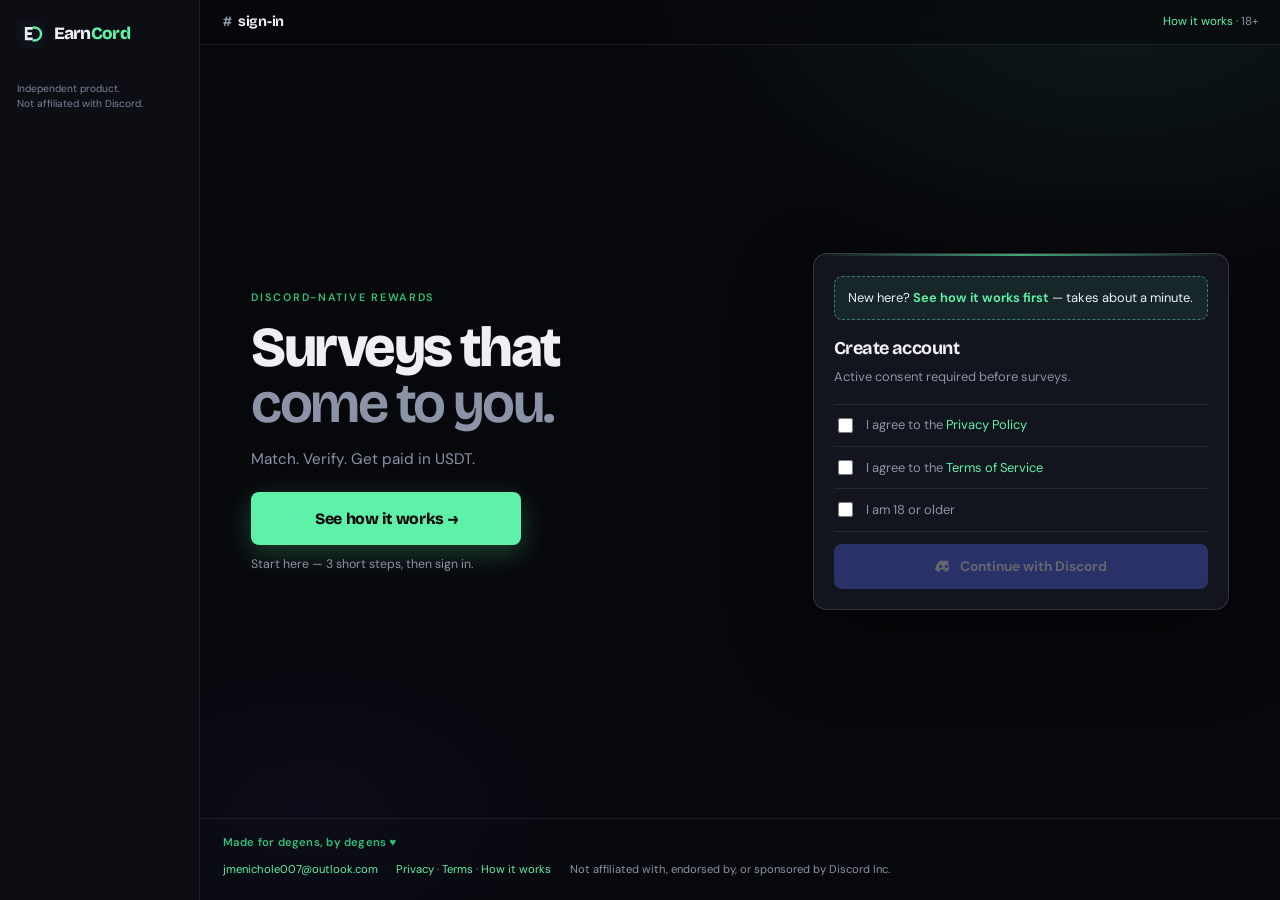
==== commit 66defca7: "Make the how-it-works tour the clear onboarding path. Short step pages, account next-steps CTA, and " ====
--- a/index.html
+++ b/index.html
@@ -27,7 +27,7 @@
     <div class="workspace">
       <header class="topbar">
         <div class="topbar-title"><span class="hash">#</span> sign-in</div>
-        <div class="topbar-meta"><a href="docs/">Docs</a> · 18+ · server-verified rewards</div>
+        <div class="topbar-meta"><a href="docs/how-it-works.html">How it works</a> · 18+</div>
       </header>
 
       <main class="stage">
@@ -38,13 +38,12 @@
             <span>come to you.</span>
           </h1>
           <p class="lede">
-            EarnCord matches inventory to your profile, scores quality in public, and pays USDT when completes clear.
+            Match. Verify. Get paid in USDT.
           </p>
-          <ul class="pitch-points">
-            <li><strong>Match</strong><span>Profile + score, not endless offerwalls</span></li>
-            <li><strong>Verify</strong><span>Partner postbacks before balance credits</span></li>
-            <li><strong>Payout</strong><span>Withdraw in USDT when you’re ready</span></li>
-          </ul>
+          <a class="guide-cta" href="docs/how-it-works.html">See how it works →</a>
+          <p class="guide-cta-sub">
+            Start here — 3 short steps, then sign in.
+          </p>
         </section>
 
         <section id="login" class="auth-panel" aria-label="Sign in">
@@ -58,6 +57,11 @@
 
           <form id="login-form">
             <div id="login-gate">
+              <p class="login-guide">
+                New here?
+                <a href="docs/how-it-works.html">See how it works first</a>
+                — takes about a minute.
+              </p>
               <h2>Create account</h2>
               <p class="login-lead">Active consent required before surveys.</p>
 
@@ -87,7 +91,7 @@
       <footer class="site-footer">
         <p class="footer-degen"><a href="https://github.com/jmenichole/Portfolio" target="_blank" rel="noopener">Made for degens, by degens ♥</a></p>
         <p><a href="mailto:jmenichole007@outlook.com">jmenichole007@outlook.com</a></p>
-        <p><a href="privacy.html">Privacy</a> · <a href="terms.html">Terms</a> · <a href="docs/">Docs</a></p>
+        <p><a href="privacy.html">Privacy</a> · <a href="terms.html">Terms</a> · <a href="docs/how-it-works.html">How it works</a></p>
         <p>Not affiliated with, endorsed by, or sponsored by Discord Inc.</p>
       </footer>
     </div>
--- a/styles.css
+++ b/styles.css
@@ -599,6 +599,50 @@
   padding-top: 0.9rem;
 }
 
+.account-next {
+  grid-column: 1 / -1;
+  list-style: none;
+  margin: 0;
+  padding: 0.9rem 0 0;
+  border-top: 1px solid var(--line);
+  display: grid;
+  gap: 0.55rem;
+}
+
+.account-next li {
+  display: flex;
+  align-items: flex-start;
+  gap: 0.65rem;
+  color: var(--muted);
+  font-size: 0.88rem;
+  line-height: 1.4;
+}
+
+.account-next strong {
+  color: var(--text);
+  font-weight: 650;
+}
+
+.account-next-num {
+  flex-shrink: 0;
+  width: 1.4rem;
+  height: 1.4rem;
+  border-radius: 6px;
+  display: grid;
+  place-items: center;
+  font-family: var(--font-display);
+  font-size: 0.72rem;
+  font-weight: 800;
+  background: var(--mint);
+  color: var(--ink);
+}
+
+.guide-cta-account {
+  grid-column: 1 / -1;
+  margin-top: 0.85rem;
+  width: 100%;
+}
+
 .register-status {
   grid-column: 1 / -1;
   margin: 0;
@@ -827,6 +871,12 @@
   font-size: 0.95rem;
 }
 
+.docs-steps span {
+  color: var(--muted);
+  font-size: 0.88rem;
+  line-height: 1.45;
+}
+
 .docs-table {
   width: 100%;
   border-collapse: collapse;
@@ -877,4 +927,178 @@
   padding-top: 1rem;
   border-top: 1px solid var(--line);
   font-size: 0.92rem;
-}
+  display: flex;
+  flex-wrap: wrap;
+  gap: 0.75rem 1.25rem;
+  align-items: center;
+  justify-content: space-between;
+}
+
+.docs-next .btn {
+  width: auto;
+  margin-top: 0;
+  padding-inline: 1.15rem;
+}
+
+/* Guided tour */
+.guide-cta {
+  display: inline-flex;
+  align-items: center;
+  justify-content: center;
+  gap: 0.5rem;
+  margin-top: 1.35rem;
+  min-width: min(100%, 18rem);
+  padding: 1rem 1.4rem;
+  border-radius: 8px;
+  background: var(--mint);
+  color: var(--ink) !important;
+  font-family: var(--font-display);
+  font-weight: 800;
+  font-size: 1.05rem;
+  letter-spacing: -0.02em;
+  text-decoration: none !important;
+  box-shadow: 0 8px 28px rgba(94, 242, 168, 0.25);
+  transition: transform 160ms var(--ease), filter 160ms var(--ease);
+}
+
+.guide-cta:hover {
+  filter: brightness(1.05);
+  transform: translateY(-1px);
+  color: var(--ink) !important;
+}
+
+.guide-cta-sub {
+  margin: 0.65rem 0 0;
+  font-size: 0.82rem;
+  color: var(--muted);
+}
+
+.guide-cta-sub a {
+  color: var(--mint-dim);
+}
+
+.tour-bar {
+  display: grid;
+  grid-template-columns: repeat(3, 1fr);
+  gap: 0.4rem;
+  padding: 0.85rem 1.5rem;
+  border-bottom: 1px solid var(--line);
+  background: rgba(94, 242, 168, 0.04);
+}
+
+@media (max-width: 560px) {
+  .tour-bar {
+    grid-template-columns: 1fr;
+  }
+}
+
+.tour-step {
+  display: flex;
+  align-items: center;
+  gap: 0.55rem;
+  padding: 0.55rem 0.7rem;
+  border-radius: 8px;
+  border: 1px solid transparent;
+  color: var(--muted);
+  text-decoration: none;
+  font-size: 0.82rem;
+  font-weight: 500;
+  transition: background 160ms var(--ease), border-color 160ms var(--ease), color 160ms var(--ease);
+}
+
+.tour-step:hover {
+  color: var(--text);
+  background: rgba(255, 255, 255, 0.04);
+  text-decoration: none;
+}
+
+.tour-step[aria-current="page"] {
+  color: var(--text);
+  border-color: rgba(94, 242, 168, 0.4);
+  background: rgba(94, 242, 168, 0.1);
+  font-weight: 650;
+}
+
+.tour-num {
+  width: 1.5rem;
+  height: 1.5rem;
+  border-radius: 50%;
+  display: grid;
+  place-items: center;
+  flex-shrink: 0;
+  font-family: var(--font-display);
+  font-size: 0.72rem;
+  font-weight: 800;
+  background: rgba(255, 255, 255, 0.08);
+  color: var(--muted);
+}
+
+.tour-step[aria-current="page"] .tour-num {
+  background: var(--mint);
+  color: var(--ink);
+}
+
+.docs-blocks {
+  display: grid;
+  gap: 0.65rem;
+  margin: 0 0 1.5rem;
+}
+
+.docs-block {
+  padding: 0.9rem 1rem;
+  border: 1px solid var(--line);
+  border-radius: 10px;
+  background: var(--surface);
+}
+
+.docs-block strong {
+  display: block;
+  margin-bottom: 0.25rem;
+  font-family: var(--font-display);
+  font-size: 0.9rem;
+  color: var(--text);
+}
+
+.docs-block p,
+.docs-block span {
+  margin: 0;
+  color: var(--muted);
+  font-size: 0.88rem;
+  line-height: 1.45;
+}
+
+.docs-pill-row {
+  display: flex;
+  flex-wrap: wrap;
+  gap: 0.4rem;
+  margin: 0.75rem 0 1.25rem;
+}
+
+.docs-pill {
+  padding: 0.35rem 0.65rem;
+  border-radius: 999px;
+  border: 1px solid var(--line-strong);
+  font-size: 0.78rem;
+  color: var(--muted);
+  background: var(--panel-2, var(--surface-2));
+}
+
+.docs-pill em {
+  font-style: normal;
+  color: var(--mint);
+  font-weight: 650;
+}
+
+.login-guide {
+  margin: 0 0 1rem;
+  padding: 0.75rem 0.85rem;
+  border-radius: 8px;
+  border: 1px dashed rgba(94, 242, 168, 0.45);
+  background: rgba(94, 242, 168, 0.08);
+  font-size: 0.86rem;
+  color: var(--text);
+}
+
+.login-guide a {
+  font-weight: 650;
+}
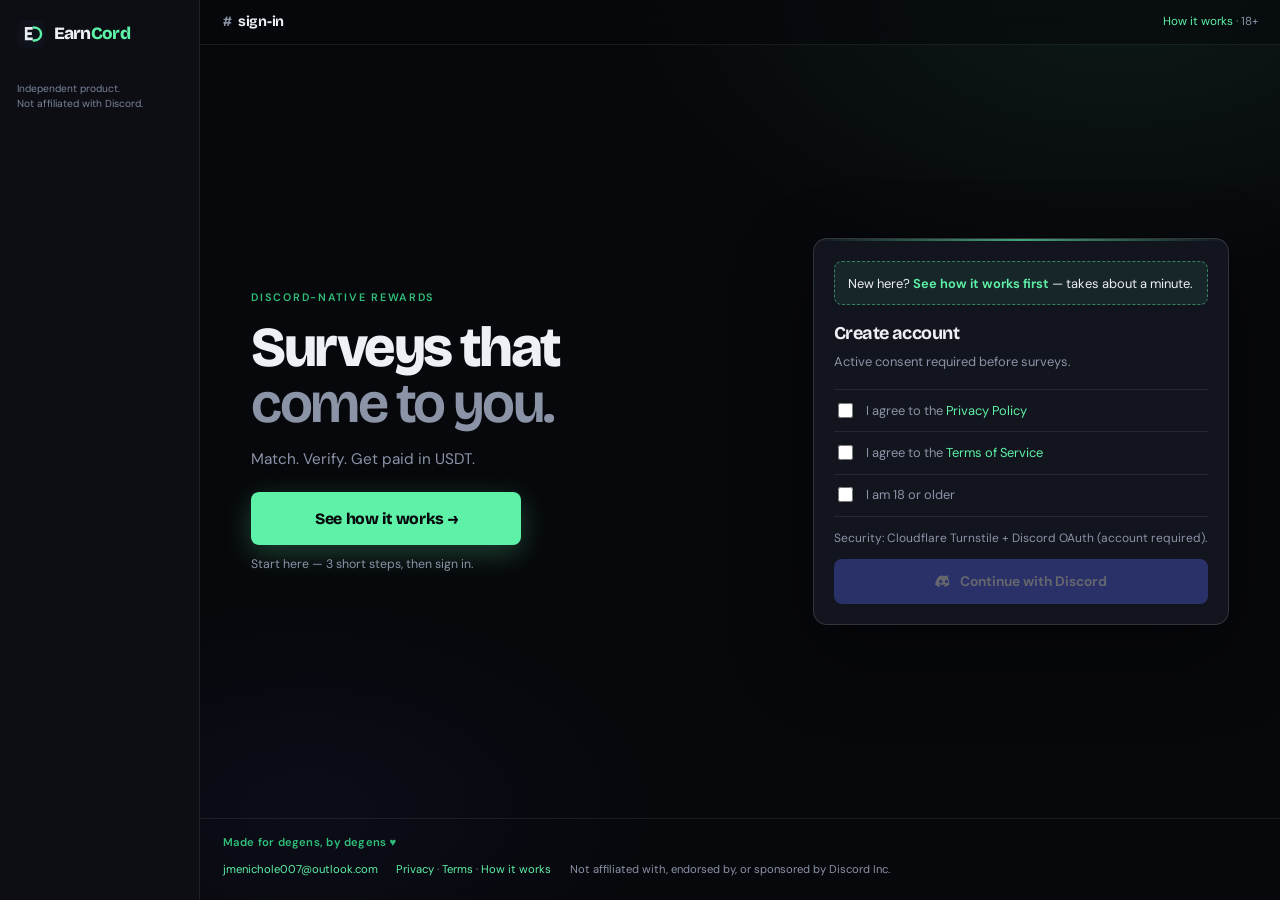
==== commit a811396e: "feat: Turnstile on signup and TheoremReach go-live publisher brief Co-authored-by: Cursor <cursorage" ====
--- a/index.html
+++ b/index.html
@@ -78,6 +78,16 @@
                 <span>I am 18 or older</span>
               </label>
 
+              <p class="login-security">
+                Security: Cloudflare Turnstile + Discord OAuth (account required).
+              </p>
+              <div
+                class="cf-turnstile"
+                data-sitekey="0x4AAAAAAD4cifPdn33CdSzI"
+                data-theme="dark"
+                data-size="flexible"
+              ></div>
+
               <button type="submit" id="discord-login" class="btn btn-connect" disabled>
                 <svg class="btn-icon" viewBox="0 0 24 24" aria-hidden="true"><path fill="currentColor" d="M20.32 4.37A19.8 19.8 0 0 0 16.54 3c-.2.36-.43.85-.59 1.23a18.27 18.27 0 0 0-5.9 0C9.88 3.85 9.65 3.36 9.45 3a19.73 19.73 0 0 0-3.78 1.37A19.9 19.9 0 0 0 .12 16.44a19.94 19.94 0 0 0 6.08 3.08c.49-.67.93-1.38 1.31-2.12-.72-.27-1.41-.6-2.07-.99a8.2 8.2 0 0 0 1.15-.89c2.2 1.03 4.59 1.03 6.76 0 .38.35.75.68 1.15.89-.66.39-1.35.72-2.07.99.38.74.82 1.45 1.31 2.12a19.94 19.94 0 0 0 6.08-3.08 19.8 19.8 0 0 0-2.55-12.07ZM8.02 14.33c-1.18 0-2.16-1.08-2.16-2.41s.95-2.41 2.16-2.41 2.18 1.08 2.16 2.41-.95 2.41-2.16 2.41Zm7.96 0c-1.18 0-2.16-1.08-2.16-2.41s.95-2.41 2.16-2.41 2.18 1.08 2.16 2.41-.98 2.41-2.16 2.41Z"/></svg>
                 Continue with Discord
@@ -97,6 +107,7 @@
     </div>
   </div>
 
+  <script src="https://challenges.cloudflare.com/turnstile/v0/api.js" async defer></script>
   <script src="config.js"></script>
   <script src="auth.js"></script>
 </body>
--- a/styles.css
+++ b/styles.css
@@ -1099,6 +1099,280 @@
   color: var(--text);
 }
 
+.login-security {
+  margin: 0.85rem 0 0.65rem;
+  font-size: 0.8rem;
+  color: var(--muted);
+  line-height: 1.4;
+}
+
+.cf-turnstile {
+  margin: 0 0 0.85rem;
+}
+
 .login-guide a {
   font-weight: 650;
 }
+
+/* Hub home */
+.hub-title {
+  margin: 0 0 0.4rem;
+  font-family: var(--font-display);
+  font-size: clamp(1.8rem, 4vw, 2.4rem);
+  font-weight: 800;
+  letter-spacing: -0.04em;
+}
+
+.hub-lede {
+  color: var(--muted);
+  margin: 0 0 1.75rem;
+  font-size: 0.9rem;
+}
+
+.hub-tour-tip {
+  margin: 0 0 1.5rem;
+  padding: 0.85rem 1rem;
+  border-radius: 10px;
+  border: 1px dashed rgba(94, 242, 168, 0.45);
+  background: rgba(94, 242, 168, 0.08);
+}
+
+.hub-tour-copy {
+  margin: 0 0 0.75rem;
+  font-size: 0.88rem;
+  color: var(--text);
+}
+
+.hub-tour-actions {
+  display: flex;
+  flex-wrap: wrap;
+  gap: 0.55rem;
+}
+
+.hub-tour-start {
+  width: auto;
+  padding-inline: 1rem;
+}
+
+.hub-tour-actions .btn-ghost {
+  width: auto;
+}
+
+.hub-checklist-step.is-done {
+  border-color: rgba(94, 242, 168, 0.35);
+  background: rgba(94, 242, 168, 0.06);
+}
+
+.hub-checklist-head {
+  display: flex;
+  align-items: center;
+  gap: 0.65rem;
+  margin-bottom: 0.35rem;
+}
+
+.hub-checklist-head strong {
+  margin: 0;
+}
+
+.hub-checklist-mark {
+  flex-shrink: 0;
+  width: 1.4rem;
+  height: 1.4rem;
+  border-radius: 6px;
+  display: grid;
+  place-items: center;
+  font-family: var(--font-display);
+  font-size: 0.72rem;
+  font-weight: 800;
+  background: rgba(255, 255, 255, 0.08);
+  color: var(--muted);
+}
+
+.hub-checklist-step.is-done .hub-checklist-mark {
+  background: var(--mint);
+  color: var(--ink);
+}
+
+.hub-checklist-copy {
+  margin: 0.5rem 0 0;
+  color: var(--muted);
+  font-size: 0.88rem;
+}
+
+.hub-checklist-copy code {
+  color: var(--mint);
+  font-size: 0.86rem;
+}
+
+.hub-checklist-btn {
+  margin-top: 0.75rem;
+  width: auto;
+  display: inline-flex;
+}
+
+.hub-preview {
+  margin-top: 1.5rem;
+}
+
+.hub-stat,
+.hub-stat-value {
+  display: block;
+  margin-top: 0.35rem;
+  font-family: var(--font-display);
+  font-size: 1.35rem;
+  font-weight: 700;
+  color: var(--text);
+  letter-spacing: -0.03em;
+}
+
+.hub-stats {
+  margin-bottom: 1.25rem;
+}
+
+.hub-stat-card .hub-stat-value {
+  font-size: clamp(1.5rem, 4vw, 1.85rem);
+}
+
+.hub-actions {
+  display: grid;
+  gap: 0.65rem;
+  margin-bottom: 1.25rem;
+}
+
+.hub-action-secondary {
+  justify-self: start;
+}
+
+.hub-discord-note p {
+  margin: 0.25rem 0 0;
+}
+
+.hub-error {
+  color: var(--danger);
+}
+
+/* Hub secondary pages */
+.hub-list {
+  display: grid;
+  gap: 0.65rem;
+}
+
+.hub-list-row {
+  display: flex;
+  align-items: center;
+  justify-content: space-between;
+  gap: 1rem;
+}
+
+.hub-amount {
+  color: var(--mint) !important;
+  font-family: var(--font-display);
+  font-size: 1rem !important;
+  font-weight: 700;
+  white-space: nowrap;
+}
+
+.hub-amount.is-withdrawal {
+  color: #c5ccd8 !important;
+}
+
+.hub-empty {
+  text-align: center;
+  padding: 1.3rem;
+}
+
+.hub-form-card {
+  margin-bottom: 1.25rem;
+}
+
+.hub-section-title {
+  margin: 0 0 0.35rem;
+  font-family: var(--font-display);
+  font-size: 1.05rem;
+  letter-spacing: -0.02em;
+}
+
+.hub-form-card > p {
+  margin: 0 0 1rem;
+  color: var(--muted);
+  font-size: 0.88rem;
+}
+
+.hub-form-card form {
+  display: grid;
+  gap: 0.6rem;
+}
+
+.hub-form-card label {
+  color: var(--text);
+  font-size: 0.84rem;
+  font-weight: 600;
+}
+
+.hub-form-card input {
+  width: 100%;
+  padding: 0.72rem 0.8rem;
+  border: 1px solid var(--line-strong);
+  border-radius: 8px;
+  outline: none;
+  background: var(--ink);
+  color: var(--text);
+  font: inherit;
+}
+
+.hub-form-card input:focus {
+  border-color: var(--mint);
+  box-shadow: 0 0 0 3px rgba(94, 242, 168, 0.12);
+}
+
+.hub-form-status {
+  min-height: 1.3rem;
+  margin: 0;
+  color: var(--muted);
+  font-size: 0.84rem;
+}
+
+.hub-form-status.is-success {
+  color: var(--mint);
+}
+
+.hub-form-status.is-error {
+  color: var(--danger);
+}
+
+.hub-legal-links {
+  margin: 1rem 0 0 !important;
+}
+
+.hub-profile-head {
+  display: flex;
+  align-items: center;
+  gap: 0.9rem;
+  margin-bottom: 0.75rem;
+}
+
+.hub-profile-head strong {
+  margin-bottom: 0.1rem;
+}
+
+.hub-profile-avatar {
+  width: 3.25rem;
+  height: 3.25rem;
+}
+
+.hub-badge {
+  margin-left: auto;
+  padding: 0.25rem 0.55rem;
+  border: 1px solid var(--line-strong);
+  border-radius: 999px;
+  color: var(--muted);
+  font-size: 0.75rem;
+  font-weight: 650;
+  white-space: nowrap;
+}
+
+.hub-badge.is-linked {
+  border-color: rgba(94, 242, 168, 0.35);
+  color: var(--mint);
+  background: rgba(94, 242, 168, 0.08);
+}
